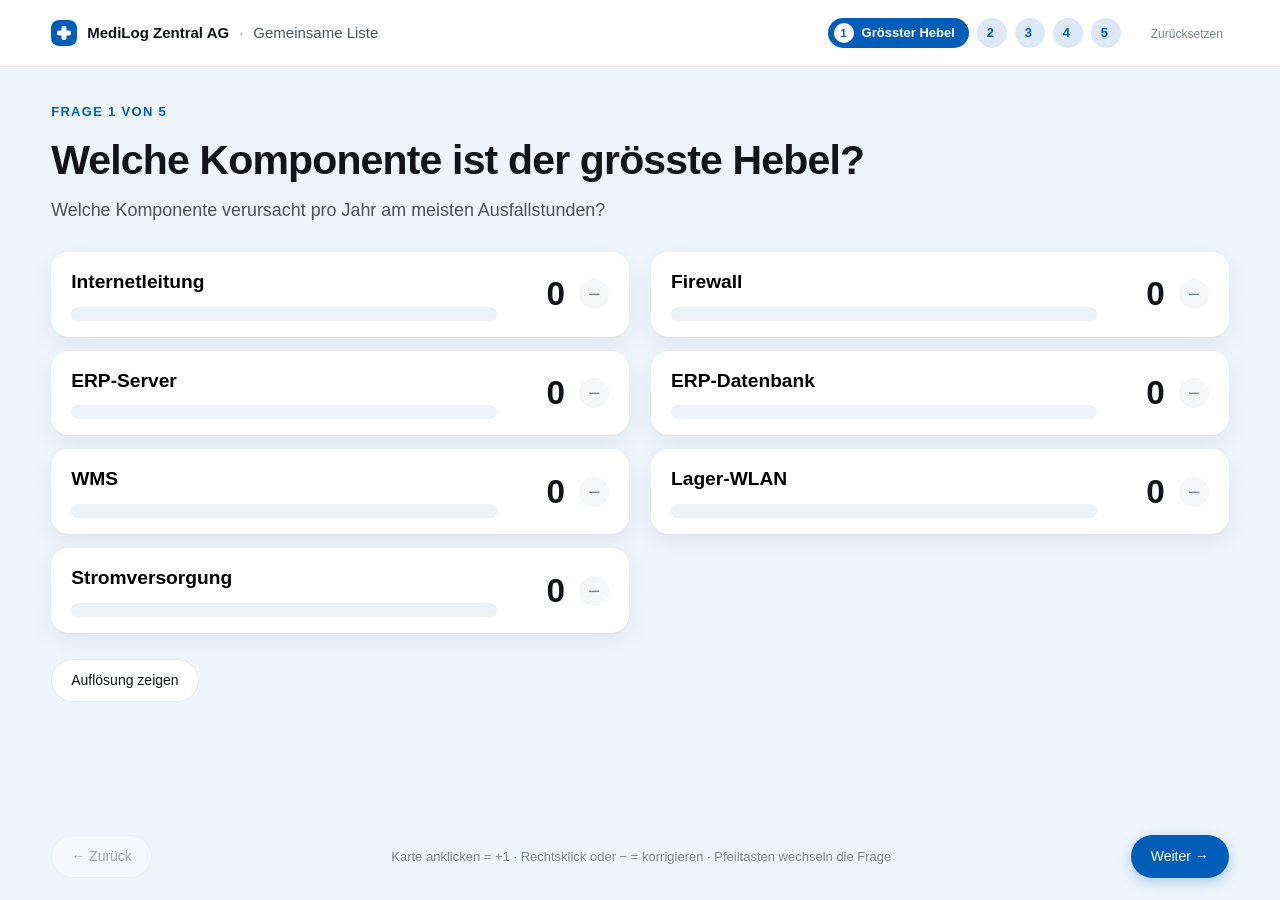
==== abstimmung.html @ 447318d1 "Add interactive classroom voting board Add a five-step voting page with shared counters, team respon" ====
<!DOCTYPE html>
<html lang="de">
<head>
<meta charset="utf-8">
<meta name="viewport" content="width=device-width, initial-scale=1">
<meta http-equiv="Content-Security-Policy" content="default-src 'none'; script-src 'self'; style-src 'self' 'unsafe-inline'; img-src 'self' data:; connect-src 'self'; object-src 'none'; base-uri 'none'; form-action 'none'">
<meta name="referrer" content="no-referrer">
<meta name="robots" content="noindex, nofollow">
<title>MediLog · Gemeinsame Liste</title>
<link rel="icon" href="data:image/svg+xml,%3Csvg xmlns='http://www.w3.org/2000/svg' viewBox='0 0 32 32'%3E%3Crect width='32' height='32' rx='8' fill='%23005EB8'/%3E%3Cpath d='M13 7h6v6h6v6h-6v6h-6v-6H7v-6h6z' fill='white'/%3E%3C/svg%3E">
<link rel="stylesheet" href="assets/css/style.css">
</head>
<body class="vt-body">
  <header class="vt-top">
    <div class="vt-brand"><span class="vt-plus"></span><b>MediLog Zentral AG</b><span class="vt-sep">·</span>Gemeinsame Liste</div>
    <nav class="vt-steps" id="vtSteps"></nav>
    <div class="vt-tools"><button class="vt-tool" id="vtReset" title="Alles zurücksetzen">Zurücksetzen</button></div>
  </header>
  <main class="vt-main" id="vtMain"></main>
  <footer class="vt-foot">
    <button class="btn ghost" id="vtPrev">← Zurück</button>
    <span class="vt-hint">Karte anklicken = +1 · Rechtsklick oder − = korrigieren · Pfeiltasten wechseln die Frage</span>
    <button class="btn primary" id="vtNext">Weiter →</button>
  </footer>
  <script src="assets/js/vote.js"></script>
</body>
</html>
---- assets/css/style.css ----
:root{
  --blue:#005EB8;--blue-d:#004a93;--blue-dd:#003366;--blue-l:#E8F1FA;--blue-ll:#F4F8FC;
  --ink:#111418;--ink2:#4a5260;--ink3:#7c8594;--line:#E4E8EE;--bg:#F5F6F8;--card:#fff;
  --ok:#1E7B34;--err:#C42B1C;--warn:#B76E00;
  --r:16px;--ease:cubic-bezier(.2,.8,.2,1);
  --sh:0 1px 2px rgba(16,24,40,.04),0 8px 24px rgba(16,24,40,.06);
  --sh2:0 20px 60px rgba(16,24,40,.18);
}
*{box-sizing:border-box}
html,body{margin:0;height:100%}
body{font-family:-apple-system,BlinkMacSystemFont,"SF Pro Text","Segoe UI",Inter,"Helvetica Neue",Arial,sans-serif;color:var(--ink);background:var(--bg);-webkit-font-smoothing:antialiased;font-size:15px;line-height:1.5}
.hidden{display:none!important}
h1,h2,h3{margin:0;letter-spacing:-.02em}
.muted{color:var(--ink2)}
.eyebrow{font-size:12px;font-weight:600;letter-spacing:.08em;text-transform:uppercase;color:var(--blue)}
.err{color:var(--err);font-size:13px;min-height:18px;margin-top:6px}
.link{color:var(--blue);cursor:pointer;font-size:13px;font-weight:500}

/* buttons */
.btn{font:inherit;font-weight:500;font-size:14px;border-radius:999px;padding:11px 20px;border:0;cursor:pointer;transition:transform .15s var(--ease),background .2s,box-shadow .2s;display:inline-flex;align-items:center;justify-content:center;gap:8px}
.btn:active{transform:scale(.97)}
.btn.primary{background:var(--blue);color:#fff;box-shadow:0 4px 14px rgba(0,94,184,.28)}
.btn.primary:hover{background:var(--blue-d)}
.btn.ghost{background:#fff;color:var(--ink);box-shadow:inset 0 0 0 1px var(--line)}
.btn.ghost:hover{background:var(--blue-ll)}
.btn.danger{background:#fff;color:var(--err);box-shadow:inset 0 0 0 1px #f1c7c2}
.btn.wide{width:100%}
.btn .arrow{transition:transform .2s var(--ease)}
.btn:hover .arrow{transform:translateX(3px)}

/* inputs */
input,select,textarea{font:inherit;font-size:15px;color:var(--ink);background:#fff;border:1px solid var(--line);border-radius:12px;padding:11px 14px;outline:none;transition:border .15s,box-shadow .15s;width:100%}
input:focus,select:focus,textarea:focus{border-color:var(--blue);box-shadow:0 0 0 4px rgba(0,94,184,.12)}
input[type=number]::-webkit-inner-spin-button{opacity:.3}
label{display:block;font-size:13px;font-weight:500;color:var(--ink2)}
label input{margin-top:6px}

/* screens & transitions */
.screen{min-height:100vh}
.enter{animation:fadeUp .6s var(--ease) both}
@keyframes fadeUp{from{opacity:0;transform:translateY(14px)}to{opacity:1;transform:none}}
.shake{animation:shake .45s var(--ease)}
@keyframes shake{20%,60%{transform:translateX(-7px)}40%,80%{transform:translateX(7px)}}

/* logo */
.logo-mark{width:26px;height:26px;border-radius:8px;background:#fff;position:relative;flex:none;cursor:default}
.logo-mark:before,.logo-mark:after{content:"";position:absolute;background:var(--blue);border-radius:1.5px}
.logo-mark:before{left:10px;top:5px;width:6px;height:16px}.logo-mark:after{top:10px;left:5px;height:6px;width:16px}
.logo-mark.big{width:64px;height:64px;border-radius:18px;margin-bottom:28px;box-shadow:0 18px 40px rgba(0,0,0,.18)}
.logo-mark.big:before{left:25px;top:12px;width:14px;height:40px}.logo-mark.big:after{top:25px;left:12px;height:14px;width:40px}

/* login */
#login{display:grid;grid-template-columns:1.1fr 1fr;height:100vh}
.login-brand{background:linear-gradient(160deg,#0068c9 0%,#005EB8 45%,#003b78 100%);color:#fff;position:relative;overflow:hidden;display:flex;flex-direction:column;justify-content:center;padding:8vw}
.brand-inner{position:relative;z-index:1;animation:fadeUp .9s var(--ease) .1s both}
.brand-inner h1{font-size:clamp(34px,4vw,54px);font-weight:700;letter-spacing:-.035em;line-height:1.05}
.brand-inner p{font-size:18px;opacity:.8;margin:10px 0 0}
.login-form-wrap{min-height:100%;display:flex;align-items:center;justify-content:center;padding:40px;background:#fff}
.login-form{width:100%;max-width:380px;display:flex;flex-direction:column;gap:16px;animation:fadeUp .8s var(--ease) .25s both}
.lf-head{margin-bottom:10px}
.lf-tag{display:inline-block;font-size:12px;font-weight:600;color:var(--blue);background:var(--blue-l);padding:5px 12px;border-radius:999px;margin-bottom:14px}
.login-form h2{font-size:40px;font-weight:700;letter-spacing:-.035em;line-height:1.05}
.lf-head .muted{margin:10px 0 0}

/* topbar */
.topbar{position:sticky;top:0;z-index:20;height:58px;display:flex;align-items:center;justify-content:space-between;padding:0 24px;background:rgba(0,94,184,.94);backdrop-filter:saturate(180%) blur(18px);-webkit-backdrop-filter:saturate(180%) blur(18px);color:#fff}
.tb-left{display:flex;align-items:center;gap:12px;font-size:15px}
.tb-sub{opacity:.75;padding-left:12px;border-left:1px solid rgba(255,255,255,.3)}
.tb-right{display:flex;align-items:center;gap:14px}
.timer{display:flex;align-items:center;gap:10px;background:rgba(255,255,255,.14);padding:6px 14px 6px 8px;border-radius:999px;font-size:14px;transition:background .3s}
.timer svg{width:26px;height:26px;transform:rotate(-90deg)}
.timer circle{fill:none;stroke-width:3.5}
.tr-bg{stroke:rgba(255,255,255,.25)}.tr-fg{stroke:#fff;stroke-linecap:round;transition:stroke-dashoffset 1s linear}
.timer b{font-variant-numeric:tabular-nums;font-weight:600}
.timer.warn{background:#FFB020;color:#3a2600}.timer.warn .tr-fg{stroke:#3a2600}.timer.warn .tr-bg{stroke:rgba(58,38,0,.2)}
.timer.over{background:#fff;color:var(--err);animation:pulse 1.4s infinite}
@keyframes pulse{50%{opacity:.6}}
.team-chip{background:#fff;color:var(--blue);font-weight:600;font-size:13px;padding:6px 14px;border-radius:999px}

/* layout */
.layout{display:grid;grid-template-columns:240px minmax(0,1fr);min-height:calc(100vh - 58px)}
.sidebar{background:#fff;border-right:1px solid var(--line);padding:20px 14px;display:flex;flex-direction:column;gap:4px;position:sticky;top:58px;height:calc(100vh - 58px)}
.sidebar a{display:flex;align-items:center;gap:12px;padding:10px 12px;border-radius:12px;color:var(--ink);cursor:pointer;font-size:14px;font-weight:500;transition:background .15s,color .15s;user-select:none}
.sidebar a:hover{background:var(--bg)}
.sidebar a.on{background:var(--blue-l);color:var(--blue-d)}
.sidebar a.locked{color:var(--ink3)}
.badge{margin-left:auto;min-width:20px;height:20px;border-radius:10px;background:var(--blue);color:#fff;font-size:11px;font-weight:600;display:none;align-items:center;justify-content:center;padding:0 6px}
.badge.on{display:inline-flex;animation:pop .5s var(--ease)}
@keyframes pop{0%{transform:scale(0)}70%{transform:scale(1.2)}100%{transform:scale(1)}}
.side-foot{margin-top:auto;display:flex;flex-direction:column;gap:14px}
.progress-mini{font-size:12px;color:var(--ink2)}
.progress-mini .bar{height:6px;border-radius:3px;background:var(--line);margin-top:6px;overflow:hidden}
.progress-mini .bar i{display:block;height:100%;background:var(--blue);border-radius:3px;transition:width .8s var(--ease)}
main{padding:34px 44px 60px;max-width:1200px;width:100%}

/* icons (mask) */
.ic{width:20px;height:20px;background:currentColor;flex:none;-webkit-mask:var(--i) center/contain no-repeat;mask:var(--i) center/contain no-repeat}
.ic-home{--i:url("data:image/svg+xml,%3Csvg xmlns='http://www.w3.org/2000/svg' viewBox='0 0 24 24' fill='none' stroke='black' stroke-width='1.8' stroke-linecap='round' stroke-linejoin='round'%3E%3Cpath d='M4 11l8-7 8 7v9h-5v-6H9v6H4z'/%3E%3C/svg%3E")}
.ic-mail{--i:url("data:image/svg+xml,%3Csvg xmlns='http://www.w3.org/2000/svg' viewBox='0 0 24 24' fill='none' stroke='black' stroke-width='1.8' stroke-linecap='round' stroke-linejoin='round'%3E%3Crect x='3' y='5' width='18' height='14' rx='2'/%3E%3Cpath d='M3 7l9 6 9-6'/%3E%3C/svg%3E")}
.ic-folder{--i:url("data:image/svg+xml,%3Csvg xmlns='http://www.w3.org/2000/svg' viewBox='0 0 24 24' fill='none' stroke='black' stroke-width='1.8' stroke-linecap='round' stroke-linejoin='round'%3E%3Cpath d='M3 7a2 2 0 012-2h4l2 2h8a2 2 0 012 2v8a2 2 0 01-2 2H5a2 2 0 01-2-2z'/%3E%3C/svg%3E")}
.ic-down{--i:url("data:image/svg+xml,%3Csvg xmlns='http://www.w3.org/2000/svg' viewBox='0 0 24 24' fill='none' stroke='black' stroke-width='1.8' stroke-linecap='round' stroke-linejoin='round'%3E%3Cpath d='M12 4v11M7 10l5 5 5-5M5 20h14'/%3E%3C/svg%3E")}
.ic-check{--i:url("data:image/svg+xml,%3Csvg xmlns='http://www.w3.org/2000/svg' viewBox='0 0 24 24' fill='none' stroke='black' stroke-width='1.8' stroke-linecap='round' stroke-linejoin='round'%3E%3Crect x='4' y='4' width='16' height='16' rx='4'/%3E%3Cpath d='M8.5 12.5l2.5 2.5 4.5-5'/%3E%3C/svg%3E")}
.ic-clock{--i:url("data:image/svg+xml,%3Csvg xmlns='http://www.w3.org/2000/svg' viewBox='0 0 24 24' fill='none' stroke='black' stroke-width='1.8' stroke-linecap='round' stroke-linejoin='round'%3E%3Ccircle cx='12' cy='12' r='9'/%3E%3Cpath d='M12 7v5l3 2'/%3E%3C/svg%3E")}

/* overview */
.hello{margin-bottom:24px}
.hello h1{font-size:34px;font-weight:700;margin-top:4px}
.track{display:flex;gap:8px;margin-bottom:28px}
.tk{flex:1;display:flex;align-items:center;gap:10px;padding:12px 14px;background:#fff;border-radius:14px;box-shadow:inset 0 0 0 1px var(--line);font-size:13px;color:var(--ink3);transition:all .5s var(--ease)}
.tk .dot{width:26px;height:26px;border-radius:50%;display:flex;align-items:center;justify-content:center;background:var(--bg);font-weight:600;font-size:12px;flex:none;transition:all .5s var(--ease)}
.tk .tl{white-space:nowrap;overflow:hidden;text-overflow:ellipsis}
.tk.now{color:var(--ink);box-shadow:inset 0 0 0 1.5px var(--blue)}
.tk.now .dot{background:var(--blue);color:#fff;animation:beat 2s infinite}
@keyframes beat{0%,100%{box-shadow:0 0 0 0 rgba(0,94,184,.35)}50%{box-shadow:0 0 0 6px rgba(0,94,184,0)}}
.tk.done{color:var(--ink2)}.tk.done .dot{background:var(--blue-l);color:var(--blue)}
.ov-grid{display:grid;grid-template-columns:minmax(0,1fr) 340px;gap:22px;align-items:start}
.card{background:var(--card);border-radius:var(--r);box-shadow:var(--sh);padding:26px 28px;position:relative}
.task{overflow:hidden}
.task:after{content:"";position:absolute;inset:0;background:radial-gradient(circle at 50% 50%,rgba(30,123,52,.18),transparent 60%);opacity:0;pointer-events:none}
.task.success{animation:okGlow .9s var(--ease)}
.task.success:after{animation:okFade .9s var(--ease)}
@keyframes okGlow{0%{box-shadow:var(--sh),0 0 0 0 rgba(30,123,52,.5)}60%{box-shadow:var(--sh),0 0 0 10px rgba(30,123,52,0)}}
@keyframes okFade{30%{opacity:1}100%{opacity:0}}
.task-head{display:flex;justify-content:space-between;align-items:center;margin-bottom:12px;gap:10px}
.step-no{font-size:12px;font-weight:600;color:var(--blue);letter-spacing:.06em;text-transform:uppercase}
.sheet-chip{font-size:12px;color:var(--ok);background:#EAF5EC;padding:4px 10px;border-radius:999px;font-weight:500}
.task h2{font-size:28px;font-weight:700}
.lead{font-size:16px;color:var(--ink2);margin:8px 0 16px}
.todo{margin:0 0 22px;padding-left:20px;color:var(--ink)}
.todo li{margin-bottom:6px;padding-left:4px}
.code-form{display:flex;gap:12px;align-items:flex-end;flex-wrap:wrap;padding:18px;background:var(--blue-ll);border-radius:14px}
.field{flex:1;min-width:220px}
.field label{margin-bottom:6px}
.inp{display:flex;align-items:center;position:relative}
.inp input{padding-right:52px;font-size:18px;font-weight:500;font-variant-numeric:tabular-nums}
.inp .unit{position:absolute;right:14px;color:var(--ink3);font-size:14px;font-weight:500}
.bonus{margin-top:18px;background:linear-gradient(180deg,#fff,#FBF8F1)}
.bonus h3{font-size:20px}
.bonus.solved{background:#F2F8F3}
.inbox-mini{padding:20px 18px}
.mini-head{display:flex;justify-content:space-between;align-items:center;margin-bottom:8px;padding:0 6px}
.mini-head h3{font-size:17px}
.mail-row{display:flex;gap:12px;width:100%;text-align:left;background:none;border:0;padding:12px 8px;border-radius:12px;cursor:pointer;font:inherit;color:inherit;position:relative;transition:background .15s;animation:fadeUp .5s var(--ease) both}
.mail-row:hover{background:var(--bg)}
.mail-row.unread:before{content:"";position:absolute;left:-2px;top:24px;width:8px;height:8px;border-radius:50%;background:var(--blue)}
.mail-row.unread b{color:var(--ink)}
.av{width:38px;height:38px;border-radius:50%;background:linear-gradient(180deg,#a8adb5,#858b94);color:#fff;font-size:13px;font-weight:600;display:flex;align-items:center;justify-content:center;flex:none}
.av.sys{background:var(--blue)}
.mr-body{flex:1;min-width:0;display:flex;flex-direction:column}
.mr-top{display:flex;justify-content:space-between;gap:8px;font-size:14px}
.mr-top b{font-weight:600;color:var(--ink2)}
.mr-time{font-size:12px;color:var(--ink3);flex:none}
.mr-sub{font-size:13px;color:var(--ink2);white-space:nowrap;overflow:hidden;text-overflow:ellipsis}
.list{padding:10px}
.hint{color:var(--ink3);font-size:13px;margin-top:12px}

/* docs */
.docs{display:grid;gap:12px;max-width:760px}
.doc{font:inherit;border:0;width:100%;text-align:left;cursor:pointer;display:flex;align-items:center;gap:16px;background:#fff;border-radius:14px;padding:16px 18px;box-shadow:var(--sh);text-decoration:none;color:var(--ink);transition:transform .2s var(--ease),box-shadow .2s;animation:fadeUp .5s var(--ease) both;max-width:760px}
.doc:hover{transform:translateY(-2px);box-shadow:0 14px 34px rgba(16,24,40,.1)}
.doc b{display:block;font-weight:600}
.doc small{color:var(--ink2);font-size:13px}
.doc>span:nth-child(2){flex:1}
.doc .open{color:var(--blue);font-size:13px;font-weight:500;flex:none}
.pdf{width:40px;height:48px;border-radius:6px;background:#E5484D;color:#fff;font-size:10px;font-weight:700;display:flex;align-items:flex-end;justify-content:center;padding-bottom:6px;flex:none}
.pdf.xls{background:#1D7A45}
.doc.new{box-shadow:var(--sh),inset 0 0 0 1.5px var(--blue)}
.empty{background:#fff;border-radius:14px;padding:40px;text-align:center;box-shadow:var(--sh);display:flex;flex-direction:column;gap:6px;color:var(--ink2)}
.empty b{color:var(--ink)}

/* decision */
.note{background:#FFF6E5;color:#6b4300;border-radius:12px;padding:12px 16px;margin-bottom:16px;font-size:14px}
.dec{max-width:900px;display:flex;flex-direction:column;gap:6px}
fieldset{border:0;padding:16px 0;margin:0;border-bottom:1px solid var(--line)}
legend{font-weight:600;font-size:16px;padding:0;margin-bottom:8px}
fieldset .muted{margin:-4px 0 10px;font-size:14px}
.pills{display:flex;flex-wrap:wrap;gap:8px}
.pill{cursor:pointer}
.pill input{position:absolute;opacity:0;width:0}
.pill span{display:inline-block;padding:9px 16px;border-radius:999px;background:var(--bg);font-size:14px;font-weight:500;color:var(--ink);transition:all .2s var(--ease)}
.pill:hover span{background:#ebedf1}
.pill input:checked+span{background:var(--blue);color:#fff;box-shadow:0 4px 12px rgba(0,94,184,.25)}
.pill input:focus-visible+span{box-shadow:0 0 0 3px rgba(0,94,184,.3)}
.two{display:grid;grid-template-columns:1fr 1fr;gap:16px}
.three{display:grid;grid-template-columns:1fr 1fr 1fr;gap:16px}
.dec .field{min-width:0}
.dec-actions{padding-top:16px;display:flex;justify-content:flex-end}

/* overlays */
.overlay{position:fixed;inset:0;z-index:50;background:rgba(10,20,35,.45);backdrop-filter:blur(8px);-webkit-backdrop-filter:blur(8px);display:flex;align-items:center;justify-content:center;padding:30px;opacity:0;transition:opacity .25s}
.overlay.open{opacity:1}
.lb-inner{position:relative;max-width:1000px;max-height:92vh;overflow:auto;transform:scale(.96);transition:transform .35s var(--ease)}
.overlay.open .lb-inner,.overlay.open .modal{transform:none}
.lb-inner img{width:100%;display:block}
.lb-close{position:sticky;float:right;top:6px;right:6px;width:34px;height:34px;border-radius:50%;border:0;background:rgba(0,0,0,.55);color:#fff;font-size:22px;cursor:pointer;z-index:2}
.modal{background:#fff;border-radius:22px;padding:34px;max-width:440px;width:100%;text-align:center;box-shadow:var(--sh2);transform:translateY(14px) scale(.97);transition:transform .4s var(--ease);display:flex;flex-direction:column;gap:14px}
.modal h3{font-size:24px}
.modal-icon{width:56px;height:56px;border-radius:50%;background:var(--blue-l);color:var(--blue);margin:0 auto;display:flex;align-items:center;justify-content:center}
.modal-icon .ic{width:28px;height:28px}
.modal-actions{display:flex;gap:10px;justify-content:center}
.modal-actions.col{flex-direction:column}
#adminLock{display:flex;gap:8px;flex-wrap:wrap}
#adminLock input{flex:1}
#adminLock .err{width:100%}

/* toasts */
#toastWrap{position:fixed;top:72px;right:22px;z-index:60;display:flex;flex-direction:column;gap:10px}
.toast{display:flex;gap:12px;align-items:center;background:rgba(255,255,255,.88);backdrop-filter:blur(20px);-webkit-backdrop-filter:blur(20px);border-radius:16px;padding:12px 16px;box-shadow:var(--sh2);width:340px;cursor:pointer;transform:translateX(120%);opacity:0;transition:transform .5s var(--ease),opacity .4s}
.toast.in{transform:none;opacity:1}
.toast b{display:block;font-size:14px}
.toast small{display:block;font-size:13px;color:var(--ink2);white-space:nowrap;overflow:hidden;text-overflow:ellipsis;max-width:250px}

/* dossier */
#dossier{background:#fff}
.dos-band{background:var(--blue);color:#fff;display:flex;justify-content:space-between;padding:12px 6vw;font-size:14px}
.dos{max-width:1360px;margin:0 auto;padding:40px 4vw 70px}
.dos-head{display:flex;justify-content:space-between;align-items:flex-end;gap:20px;margin-bottom:34px;animation:fadeUp .7s var(--ease) both}
.dos-head h1{font-size:clamp(40px,5vw,64px);font-weight:700;letter-spacing:-.04em;margin:6px 0}
.dos-actions{display:flex;gap:10px}
.star{color:#9a6700;font-weight:600}
.dos section{margin-bottom:34px;animation:fadeUp .7s var(--ease) both}
.dos section:nth-of-type(2){animation-delay:.1s}.dos section:nth-of-type(3){animation-delay:.2s}.dos section:nth-of-type(4){animation-delay:.3s}
.dos h2{font-size:15px;text-transform:uppercase;letter-spacing:.08em;color:var(--blue);margin-bottom:14px}
.kpis{display:grid;grid-template-columns:repeat(4,1fr);gap:14px}
.kpi{background:#fff;border-radius:16px;padding:18px 20px;box-shadow:inset 0 0 0 1px var(--line);border-top:4px solid var(--blue)}
.kpi.miss{border-top-color:var(--line)}
.kpi span{display:block;font-size:13px;color:var(--ink2)}
.kpi b{display:block;font-size:24px;font-weight:700;margin-top:6px;letter-spacing:-.02em;font-variant-numeric:tabular-nums}
.kpi.miss b{color:var(--ink3);font-size:16px;font-weight:500}
.dos-main{display:grid;grid-template-columns:1.3fr 1fr;gap:40px}
.chips{display:flex;flex-wrap:wrap;gap:8px;margin-bottom:18px}
.chip{background:var(--blue);color:#fff;padding:9px 16px;border-radius:999px;font-weight:500;font-size:15px}
.kv{display:grid;grid-template-columns:auto 1fr;gap:10px 24px;font-size:16px}
.kv span{color:var(--ink2)}
.kv b{font-weight:600}
blockquote{margin:20px 0 0;padding:16px 20px;background:var(--bg);border-radius:14px;font-size:18px;line-height:1.45}
.ins{display:grid;grid-template-columns:repeat(3,1fr);gap:12px}
.ins div{border-radius:16px;padding:18px;box-shadow:inset 0 0 0 1px var(--line)}
.ins span{display:block;font-size:13px;color:var(--ink2)}
.ins b{display:block;font-size:19px;margin-top:6px}

@media (max-width:1100px){.ov-grid{grid-template-columns:1fr}.kpis{grid-template-columns:repeat(3,1fr)}.dos-main{grid-template-columns:1fr}}
@media (max-width:800px){#login{grid-template-columns:1fr}.login-brand{min-height:38vh}.layout{grid-template-columns:1fr}.sidebar{position:static;height:auto;flex-direction:row;flex-wrap:wrap}.side-foot{width:100%}main{padding:24px 18px}.track .tl{display:none}.two,.three,.ins{grid-template-columns:1fr}.kpis{grid-template-columns:1fr 1fr}}
@media print{.dos-band{-webkit-print-color-adjust:exact;print-color-adjust:exact}.dos-actions{display:none}.dos section,.dos-head{animation:none}}

/* pulsierendes Logo-Plus im Hintergrund */
.brand-plus{position:absolute;right:5%;top:64%;width:44vh;height:44vh;transform:translateY(-50%);opacity:.07;animation:plusPulse 6s ease-in-out infinite;pointer-events:none}
.brand-plus:before,.brand-plus:after{content:"";position:absolute;background:#fff;border-radius:3vh}
.brand-plus:before{left:34%;top:0;width:32%;height:100%}
.brand-plus:after{top:34%;left:0;height:32%;width:100%}
@keyframes plusPulse{0%,100%{opacity:.05;transform:translateY(-50%) scale(1)}50%{opacity:.09;transform:translateY(-50%) scale(1.04)}}

/* Aktionen im Auftrag */
.acts{display:flex;flex-wrap:wrap;gap:10px;margin:0 0 20px}
.act{font:inherit;font-size:14px;font-weight:500;display:inline-flex;align-items:center;gap:10px;padding:10px 14px 10px 12px;border-radius:12px;border:0;background:var(--bg);color:var(--ink);cursor:pointer;transition:background .15s,transform .15s var(--ease)}
.act:hover{background:var(--blue-l)}
.act .ic{width:18px;height:18px;color:var(--blue)}
.act .arrow{color:var(--ink3);transition:transform .2s var(--ease)}
.act:hover .arrow{transform:translateX(3px)}
.act.new{background:var(--blue-l);box-shadow:inset 0 0 0 1.5px var(--blue)}
.act.new:after{content:"neu";font-size:11px;font-weight:600;color:#fff;background:var(--blue);border-radius:999px;padding:1px 7px}
.btn.sm{padding:8px 14px;font-size:13px}
.solved-bar{display:flex;align-items:center;gap:14px;flex-wrap:wrap;background:#EEF7F0;border-radius:16px;padding:14px 18px;margin-bottom:16px;animation:fadeUp .6s var(--ease) both}
.solved-bar b{color:var(--ok)}
.ok-dot{width:30px;height:30px;border-radius:50%;background:var(--ok);color:#fff;display:flex;align-items:center;justify-content:center;font-weight:700;flex:none;animation:pop .5s var(--ease)}
.sb-acts{margin-left:auto;display:flex;gap:8px;flex-wrap:wrap}

/* Viewer für Mails und PDFs */
.vw{background:#fff;border-radius:18px;box-shadow:var(--sh2);width:min(1060px,94vw);max-height:94vh;display:flex;flex-direction:column;overflow:hidden;transform:translateY(14px) scale(.98);transition:transform .35s var(--ease)}
.overlay.open .vw{transform:none}
.vw-bar{display:flex;align-items:center;gap:12px;padding:10px 12px 10px 18px;border-bottom:1px solid var(--line);font-size:14px;min-height:54px}
.vw-bar b{flex:1;min-width:0;white-space:nowrap;overflow:hidden;text-overflow:ellipsis;font-weight:600}
.vw-act{display:flex;align-items:center;gap:8px}
.vw-btn{font:inherit;font-size:13px;font-weight:500;border:0;background:var(--bg);color:var(--ink);padding:7px 12px;border-radius:999px;cursor:pointer;text-decoration:none;white-space:nowrap}
.vw-btn:hover{background:var(--blue-l)}
.vw-x{width:32px;height:32px;border-radius:50%;border:0;background:var(--bg);font-size:20px;line-height:1;cursor:pointer;color:var(--ink2)}
.vw-x:hover{background:#e6e8ec}
.vw-body{overflow:auto;flex:1;background:#F3F4F6}
.vw-body.img{padding:6px 10px}
.vw-body img{width:100%;display:block}
.vw-body.pdfv{flex:none;height:84vh;background:#525659}
.vw-body iframe{width:100%;height:100%;border:0;display:block}
.vw-rel{display:flex;align-items:center;gap:10px;flex-wrap:wrap;padding:12px 18px;border-top:1px solid var(--line);background:#fff}
.vw-rel>span{font-size:13px;color:var(--ink2);font-weight:500;margin-right:4px}
.rel{font:inherit;font-size:14px;font-weight:500;display:inline-flex;align-items:center;gap:10px;border:0;background:var(--bg);border-radius:12px;padding:7px 14px 7px 8px;cursor:pointer;transition:background .15s}
.rel:hover{background:var(--blue-l)}
.pdf.sm{width:24px;height:30px;font-size:7px;border-radius:4px;padding-bottom:3px}

/* Entscheid */
.dec{display:flex;flex-direction:column;gap:18px;max-width:none}
.dec-grid{display:grid;grid-template-columns:repeat(3,minmax(0,1fr));gap:18px;align-items:stretch}
.dc{display:flex;flex-direction:column;gap:12px;padding:26px 24px}
.dc h3{font-size:20px}
.dc h4{font-size:14px;margin:10px 0 0;color:var(--ink2);font-weight:600}
.dc .muted{margin:-8px 0 4px;font-size:14px}
.dc-no{width:30px;height:30px;border-radius:50%;background:var(--blue);color:#fff;font-weight:600;font-size:14px;display:flex;align-items:center;justify-content:center}
.pills.col{flex-direction:column;align-items:flex-start}
.dec-actions{display:flex;align-items:center;justify-content:flex-end;gap:16px}
.dec-actions .err{margin:0}

/* Dossier */
.rec{display:grid;grid-template-columns:1.4fr 1fr;gap:28px;background:linear-gradient(135deg,#005EB8,#003b78);color:#fff;border-radius:22px;padding:30px 34px}
.rec h2{color:#cfe3f7}
.rec .chip{background:#fff;color:var(--blue)}
.big-nums{display:flex;gap:40px;margin-top:8px}
.big-nums span{display:block;font-size:13px;opacity:.75}
.big-nums b{font-size:34px;font-weight:700;letter-spacing:-.03em;font-variant-numeric:tabular-nums}
.rec-side{background:rgba(255,255,255,.1);border-radius:16px;padding:20px 22px;align-self:start}
.rec .kv{font-size:15px}
.rec .kv span{color:#cfe3f7}
.charts{display:grid;grid-template-columns:1fr 1fr;gap:18px;align-items:start}
.chart{border-radius:18px;padding:22px 24px;box-shadow:inset 0 0 0 1px var(--line)}
.chart h3{font-size:16px;margin-bottom:16px}
.bars{display:flex;flex-direction:column;gap:12px}
.br{display:grid;grid-template-columns:170px minmax(0,1fr) 124px;align-items:center;gap:12px;font-size:14px}
.bl{color:var(--ink2);white-space:nowrap;overflow:hidden;text-overflow:ellipsis}
.bt{height:14px;border-radius:7px;background:#EEF2F7;overflow:hidden}
.bt i{display:block;height:100%;width:0;border-radius:7px;background:#8DB8E3;transition:width 1s var(--ease) var(--d)}
.bars.go .bt i{width:var(--w)}
.br b{white-space:nowrap;text-align:right;font-variant-numeric:tabular-nums;font-weight:600}
.br.me .bt i{background:var(--blue)}
.br.me .bl{color:var(--ink);font-weight:600}
.br.mut .bt i{background:#CBD5E1}
.cap{font-size:13px;color:var(--ink2);margin:14px 0 0}
.nodata{color:var(--ink3);font-size:14px;margin:0}
@media (max-width:1100px){.dec-grid,.charts,.rec{grid-template-columns:1fr}.kpis{grid-template-columns:1fr 1fr}}
@media print{.rec{-webkit-print-color-adjust:exact;print-color-adjust:exact}.bt i{width:var(--w)!important;transition:none}.chart{break-inside:avoid}}

/* Mail ohne Rahmen, nur das Mail-Fenster */
.vw{position:relative}
.vw.mail{background:transparent;box-shadow:none;width:min(1000px,94vw);overflow:visible;border-radius:0}
.vw.mail .vw-bar{position:absolute;top:2%;right:2%;border:0;min-height:0;padding:0;z-index:3;background:none}
.vw.mail .vw-bar b,.vw.mail .vw-bar .vw-btn{display:none}
.vw.mail .vw-x{background:rgba(0,0,0,.55);color:#fff;width:34px;height:34px}
.vw.mail .vw-x:hover{background:rgba(0,0,0,.75)}
.vw.mail .vw-body{background:transparent;padding:0;overflow:auto;max-height:92vh}
.vw.mail .vw-body::-webkit-scrollbar{width:0}
.vw.mail .vw-rel{align-self:center;margin-top:-64px;position:relative;z-index:2;border:0;border-radius:16px;box-shadow:var(--sh2);padding:10px 14px}

/* Anleitung im Auftrag */
.how{counter-reset:h;list-style:none;padding:0;margin:0 0 18px;display:flex;flex-direction:column;gap:10px}
.how li{counter-increment:h;display:flex;gap:12px;align-items:flex-start;font-size:15px;line-height:1.45}
.how li:before{content:counter(h);flex:none;width:24px;height:24px;border-radius:50%;background:var(--blue-l);color:var(--blue);font-size:12px;font-weight:700;display:flex;align-items:center;justify-content:center;margin-top:1px}
.fbox{background:#FBF8EF;border-radius:14px;padding:14px 18px;margin:0 0 18px;font-size:14px}
.fbox b{font-size:13px;color:#7a5a00}
.fbox ul{margin:6px 0 0;padding-left:18px}
.fbox li{margin:3px 0}

/* Auswertung */
.verdict{border-radius:22px;padding:28px 32px;color:#fff;background:linear-gradient(135deg,#005EB8,#003b78)}
.vd-badge{display:inline-flex;align-items:center;gap:10px;background:#fff;color:var(--ink);font-weight:700;font-size:15px;padding:8px 16px;border-radius:999px}
.vd-badge i{width:12px;height:12px;border-radius:50%;background:var(--c)}
.v-green{--c:#22A04B}.v-yellow{--c:#E8A317}.v-red{--c:#D93B2B}
.vd-text{font-size:clamp(19px,1.8vw,24px);line-height:1.45;font-weight:500;margin:18px 0 16px;max-width:1000px;letter-spacing:-.01em}
.verdict .chip{background:rgba(255,255,255,.16);color:#fff;font-size:14px}
.verdict .chips{margin:0}
.amps{display:grid;grid-template-columns:repeat(3,1fr);gap:14px}
.amp{display:flex;gap:14px;align-items:flex-start;border-radius:18px;padding:20px 22px;background:#fff;box-shadow:inset 0 0 0 1px var(--line)}
.amp .dot,.fb .dot{flex:none;width:14px;height:14px;border-radius:50%;margin-top:4px;background:var(--c)}
.a-green,.f-green{--c:#22A04B}.a-yellow,.f-yellow{--c:#E8A317}.a-red,.f-red{--c:#D93B2B}.a-grey{--c:#CBD5E1}
.amp.a-green{background:#F1F9F3}.amp.a-yellow{background:#FFF8E8}.amp.a-red{background:#FDF1EF}
.amp .ah{display:block;font-size:13px;color:var(--ink2)}
.amp b{display:block;font-size:22px;letter-spacing:-.02em;margin:2px 0}
.amp small{font-size:13px;color:var(--ink2)}
.dos-two{display:grid;grid-template-columns:1.25fr 1fr;gap:18px;align-items:start}
.panel{border-radius:18px;padding:22px 26px;box-shadow:inset 0 0 0 1px var(--line)}
.panel h2.mt{margin-top:24px}
.fb{list-style:none;margin:0;padding:0;display:flex;flex-direction:column;gap:12px}
.fb li{display:flex;gap:12px;font-size:15px;line-height:1.45}
.facts{display:grid;grid-template-columns:1fr 1fr;gap:10px}
.fact{background:var(--blue-ll);border-radius:12px;padding:10px 14px}
.fact span{display:block;font-size:12px;color:var(--ink2)}
.fact b{font-size:17px;font-variant-numeric:tabular-nums}
.fact.miss b{color:var(--ink3)}
@media (max-width:1100px){.amps,.dos-two{grid-template-columns:1fr}}
@media print{.verdict,.amp{-webkit-print-color-adjust:exact;print-color-adjust:exact}}

/* Abstimmung (Beamer) */
.vt-body{background:#EEF5FC;min-height:100vh;display:flex;flex-direction:column}
.vt-top{display:flex;align-items:center;gap:24px;padding:18px 4vw;background:#fff;box-shadow:0 1px 0 var(--line)}
.vt-brand{display:flex;align-items:center;gap:10px;font-size:15px;color:var(--ink2)}
.vt-brand b{color:var(--ink)}
.vt-sep{color:var(--ink3)}
.vt-plus{width:26px;height:26px;border-radius:8px;background:var(--blue);position:relative}
.vt-plus:before,.vt-plus:after{content:"";position:absolute;background:#fff;border-radius:2px;left:50%;top:50%;transform:translate(-50%,-50%)}
.vt-plus:before{width:14px;height:5px}.vt-plus:after{width:5px;height:14px}
.vt-steps{display:flex;align-items:center;gap:8px;margin-left:auto}
.vt-dot{font:inherit;font-size:13px;font-weight:600;border:0;cursor:pointer;height:30px;min-width:30px;border-radius:999px;background:#DCE8F5;color:var(--blue);display:inline-flex;align-items:center;gap:8px;padding:0 10px;transition:all .35s var(--ease)}
.vt-dot.on{background:var(--blue);color:#fff;padding:0 14px 0 6px}
.vt-dot.on span{width:20px;height:20px;border-radius:50%;background:#fff;color:var(--blue);display:inline-flex;align-items:center;justify-content:center;font-size:11px}
.vt-tool{font:inherit;font-size:12px;border:0;background:none;color:var(--ink3);cursor:pointer}
.vt-tool:hover{color:var(--err)}
.vt-main{flex:1;padding:4vh 4vw 2vh;max-width:1500px;width:100%;margin:0 auto}
.vt-q h1{font-size:clamp(30px,3.2vw,46px);margin:8px 0 6px}
.vt-q p{font-size:clamp(16px,1.4vw,20px);color:var(--ink2);margin:0 0 28px}
.vt-eyebrow{font-size:13px;font-weight:700;letter-spacing:.1em;text-transform:uppercase;color:var(--blue)}
.vt-grid{display:grid;grid-template-columns:1fr 1fr;gap:14px 22px}
.vt-card{font:inherit;text-align:left;border:0;cursor:pointer;background:#fff;border-radius:18px;padding:16px 20px;display:grid;grid-template-columns:minmax(0,1fr) 54px 30px;grid-template-rows:auto auto;column-gap:14px;row-gap:10px;align-items:center;box-shadow:var(--sh);transition:transform .15s var(--ease),box-shadow .2s;animation:fadeUp .5s var(--ease) both;animation-delay:var(--d)}
.vt-card:hover{transform:translateY(-2px);box-shadow:0 12px 30px rgba(16,24,40,.1)}
.vt-card:active{transform:scale(.98)}
.vt-name{font-size:clamp(17px,1.5vw,22px);font-weight:600;display:flex;align-items:center;gap:10px;flex-wrap:wrap}
.vt-bar{grid-column:1/2;grid-row:2;height:14px;border-radius:7px;background:#EEF2F7;overflow:hidden}
.vt-bar i{display:block;height:100%;border-radius:7px;background:#8DB8E3;transition:width .6s var(--ease)}
.vt-card.has .vt-bar i{background:var(--blue)}
.vt-num{grid-column:2;grid-row:1/3;font-size:clamp(30px,2.6vw,42px);font-weight:700;text-align:right;font-variant-numeric:tabular-nums;color:var(--ink)}
.vt-minus{grid-column:3;grid-row:1/3;width:30px;height:30px;border-radius:50%;background:var(--bg);color:var(--ink3);display:flex;align-items:center;justify-content:center;font-size:20px;line-height:1}
.vt-minus:hover{background:#fde8e5;color:var(--err)}
.vt-card.pop .vt-num{animation:pop .45s var(--ease)}
.vt-card.ours{box-shadow:inset 0 0 0 3px var(--blue),var(--sh)}
.vt-tag{font-style:normal;font-size:12px;font-weight:700;color:#fff;background:var(--blue);border-radius:999px;padding:3px 10px}
.vt-add{display:flex;gap:12px;margin-bottom:22px}
.vt-add input{flex:1;font:inherit;font-size:20px;padding:14px 18px;border-radius:14px;border:1px solid var(--line);background:#fff;outline:none}
.vt-add input:focus{border-color:var(--blue);box-shadow:0 0 0 4px rgba(0,94,184,.12)}
.vt-chips,.vt-ours{display:flex;flex-wrap:wrap;gap:12px;align-items:center}
.vt-chip{display:inline-flex;align-items:center;gap:10px;background:#fff;border-radius:999px;padding:12px 14px 12px 20px;font-size:clamp(17px,1.5vw,22px);font-weight:500;box-shadow:var(--sh);animation:fadeUp .45s var(--ease) both;animation-delay:var(--d)}
.vt-chip button{border:0;background:var(--bg);width:26px;height:26px;border-radius:50%;cursor:pointer;color:var(--ink3);font-size:16px}
.vt-chip.ours{background:var(--blue);color:#fff;padding:12px 20px}
.vt-ours{margin-top:26px;padding-top:22px;border-top:1px dashed #BCD3EA}
.vt-ours b{width:100%;font-size:13px;letter-spacing:.08em;text-transform:uppercase;color:var(--blue)}
.vt-empty{color:var(--ink3);font-size:18px}
.vt-reveal{display:flex;align-items:center;gap:18px;margin-top:26px;flex-wrap:wrap}
.vt-note{flex:1;background:var(--blue);color:#fff;border-radius:16px;padding:16px 22px;font-size:clamp(16px,1.4vw,20px);font-weight:500;animation:fadeUp .5s var(--ease) both}
.vt-foot{display:flex;align-items:center;justify-content:space-between;gap:16px;padding:14px 4vw 22px}
.vt-hint{font-size:13px;color:var(--ink3)}
.vt-foot .btn:disabled{opacity:.35;cursor:default}
@media (max-width:900px){.vt-grid{grid-template-columns:1fr}}
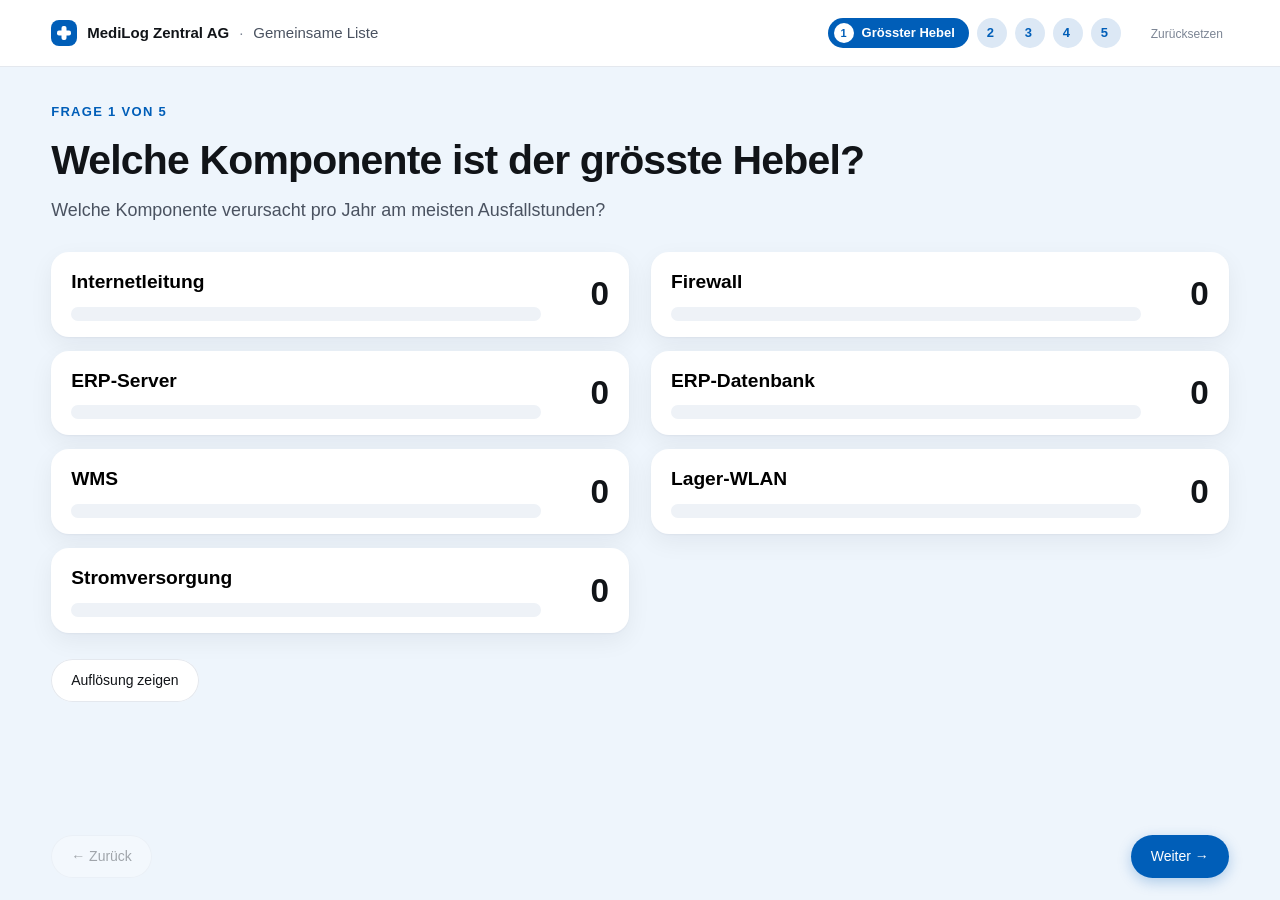
==== commit fcc4edc1: "Remove vote decrement controls Remove the minus button and its hint, keeping right-click as the way " ====
--- a/abstimmung.html
+++ b/abstimmung.html
@@ -19,7 +19,6 @@
   <main class="vt-main" id="vtMain"></main>
   <footer class="vt-foot">
     <button class="btn ghost" id="vtPrev">← Zurück</button>
-    <span class="vt-hint">Karte anklicken = +1 · Rechtsklick oder − = korrigieren · Pfeiltasten wechseln die Frage</span>
     <button class="btn primary" id="vtNext">Weiter →</button>
   </footer>
   <script src="assets/js/vote.js"></script>
--- a/assets/css/style.css
+++ b/assets/css/style.css
@@ -395,7 +395,7 @@
 .vt-q p{font-size:clamp(16px,1.4vw,20px);color:var(--ink2);margin:0 0 28px}
 .vt-eyebrow{font-size:13px;font-weight:700;letter-spacing:.1em;text-transform:uppercase;color:var(--blue)}
 .vt-grid{display:grid;grid-template-columns:1fr 1fr;gap:14px 22px}
-.vt-card{font:inherit;text-align:left;border:0;cursor:pointer;background:#fff;border-radius:18px;padding:16px 20px;display:grid;grid-template-columns:minmax(0,1fr) 54px 30px;grid-template-rows:auto auto;column-gap:14px;row-gap:10px;align-items:center;box-shadow:var(--sh);transition:transform .15s var(--ease),box-shadow .2s;animation:fadeUp .5s var(--ease) both;animation-delay:var(--d)}
+.vt-card{font:inherit;text-align:left;border:0;cursor:pointer;background:#fff;border-radius:18px;padding:16px 20px;display:grid;grid-template-columns:minmax(0,1fr) 54px;grid-template-rows:auto auto;column-gap:14px;row-gap:10px;align-items:center;box-shadow:var(--sh);transition:transform .15s var(--ease),box-shadow .2s;animation:fadeUp .5s var(--ease) both;animation-delay:var(--d)}
 .vt-card:hover{transform:translateY(-2px);box-shadow:0 12px 30px rgba(16,24,40,.1)}
 .vt-card:active{transform:scale(.98)}
 .vt-name{font-size:clamp(17px,1.5vw,22px);font-weight:600;display:flex;align-items:center;gap:10px;flex-wrap:wrap}
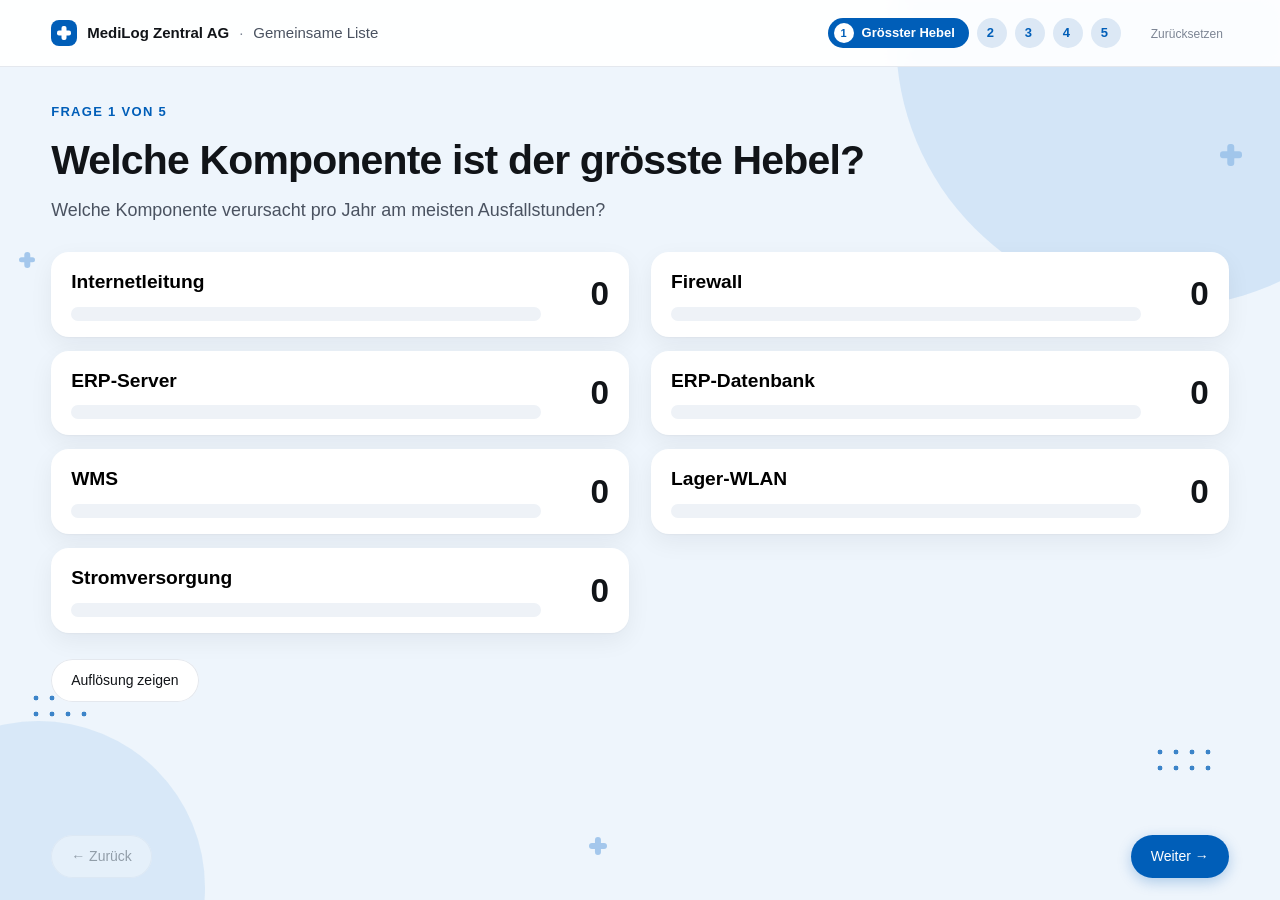
==== commit 0156a693: "Add animated decorations to voting page Add subtle background shapes and a translucent header to the" ====
--- a/abstimmung.html
+++ b/abstimmung.html
@@ -11,6 +11,11 @@
 <link rel="stylesheet" href="assets/css/style.css">
 </head>
 <body class="vt-body">
+  <div class="vt-deco" aria-hidden="true">
+    <span class="d-circle c1"></span><span class="d-circle c2"></span>
+    <span class="d-dots t1"></span><span class="d-dots t2"></span>
+    <span class="d-plus p1"></span><span class="d-plus p2"></span><span class="d-plus p3"></span>
+  </div>
   <header class="vt-top">
     <div class="vt-brand"><span class="vt-plus"></span><b>MediLog Zentral AG</b><span class="vt-sep">·</span>Gemeinsame Liste</div>
     <nav class="vt-steps" id="vtSteps"></nav>
--- a/assets/css/style.css
+++ b/assets/css/style.css
@@ -424,3 +424,24 @@
 .vt-hint{font-size:13px;color:var(--ink3)}
 .vt-foot .btn:disabled{opacity:.35;cursor:default}
 @media (max-width:900px){.vt-grid{grid-template-columns:1fr}}
+
+/* Dezente Deko wie in der Präsentation */
+.vt-deco{position:fixed;inset:0;pointer-events:none;z-index:0;overflow:hidden}
+.vt-top,.vt-main,.vt-foot{position:relative;z-index:1}
+.d-circle{position:absolute;border-radius:50%;background:#D3E5F7}
+.d-circle.c1{width:42vw;height:42vw;max-width:620px;max-height:620px;right:-12vw;top:-18vw;animation:dFloat 18s ease-in-out infinite}
+.d-circle.c2{width:26vw;height:26vw;max-width:380px;max-height:380px;left:-10vw;bottom:-12vw;opacity:.8;animation:dFloat 22s ease-in-out infinite reverse}
+.d-dots{position:absolute;width:64px;height:30px;background-image:radial-gradient(circle,#005EB8 2.4px,transparent 2.6px);background-size:16px 16px;opacity:.75;animation:dDrift 14s ease-in-out infinite}
+.d-dots.t1{left:2.2vw;bottom:20vh}
+.d-dots.t2{right:5vw;bottom:14vh;animation-delay:-6s}
+.d-plus{position:absolute;width:22px;height:22px;opacity:.9;animation:dPlus 9s ease-in-out infinite}
+.d-plus:before,.d-plus:after{content:"";position:absolute;background:#9CC3EA;border-radius:3px;left:50%;top:50%;transform:translate(-50%,-50%)}
+.d-plus:before{width:100%;height:34%}.d-plus:after{width:34%;height:100%}
+.d-plus.p1{right:3vw;top:16vh}
+.d-plus.p2{left:46vw;bottom:5vh;width:18px;height:18px;animation-delay:-3s}
+.d-plus.p3{left:1.5vw;top:28vh;width:16px;height:16px;animation-delay:-6s}
+@keyframes dFloat{0%,100%{transform:translate(0,0)}50%{transform:translate(-2vw,1.5vw)}}
+@keyframes dDrift{0%,100%{transform:translate(0,0)}50%{transform:translate(10px,-8px)}}
+@keyframes dPlus{0%,100%{transform:rotate(0) scale(1);opacity:.9}50%{transform:rotate(45deg) scale(1.12);opacity:.55}}
+@media (prefers-reduced-motion:reduce){.d-circle,.d-dots,.d-plus{animation:none}}
+.vt-top{background:rgba(255,255,255,.92);backdrop-filter:saturate(1.4) blur(10px)}
